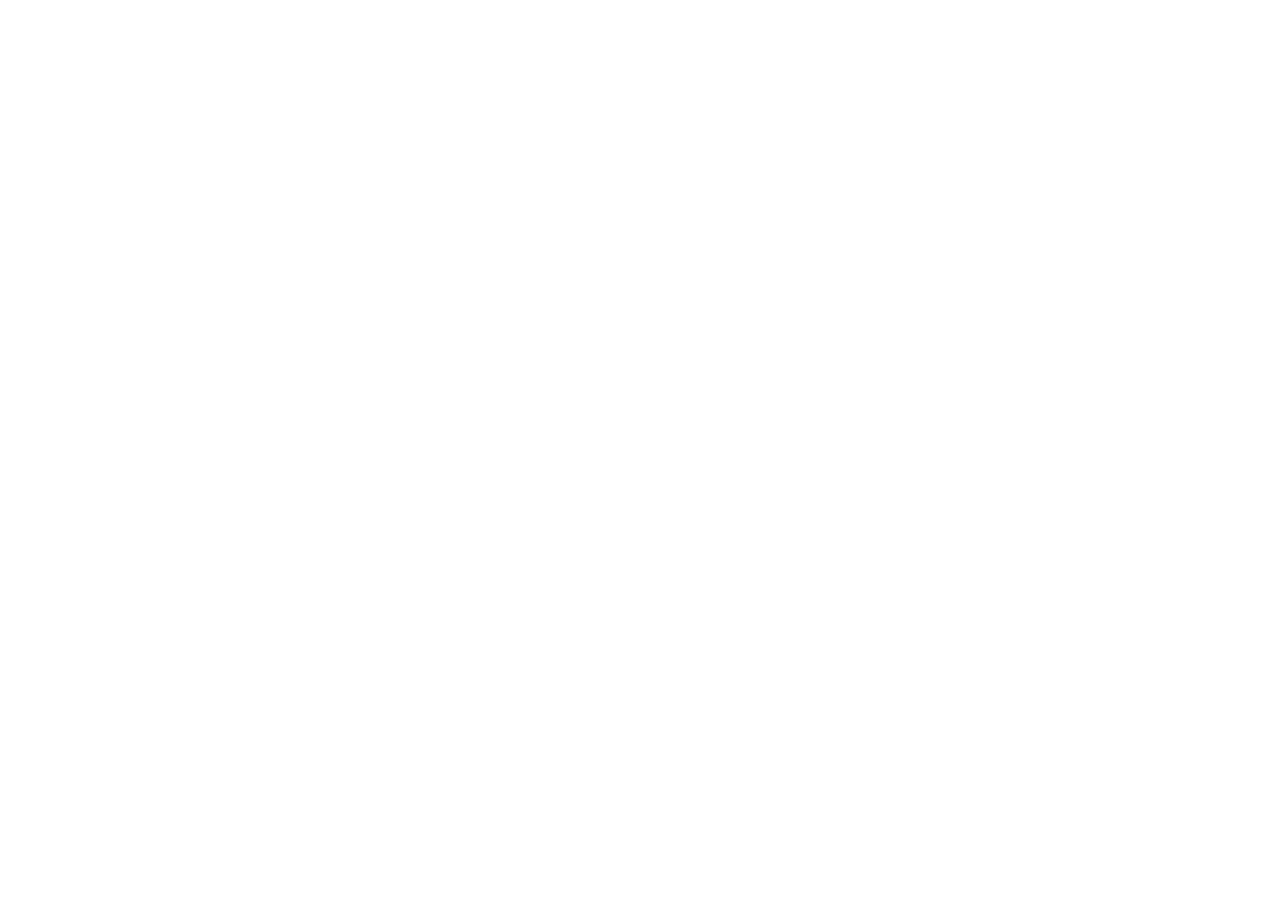
==== index.html @ 84d3da8e "Создан HTML" ====
<!DOCTYPE html>
<html lang="ru">
<head>
    <meta charset="UTF-8">
    <meta name="viewport" content="width=device-width, initial-scale=1.0">
    <title>Document</title>
</head>
<body>
    
</body>
</html>
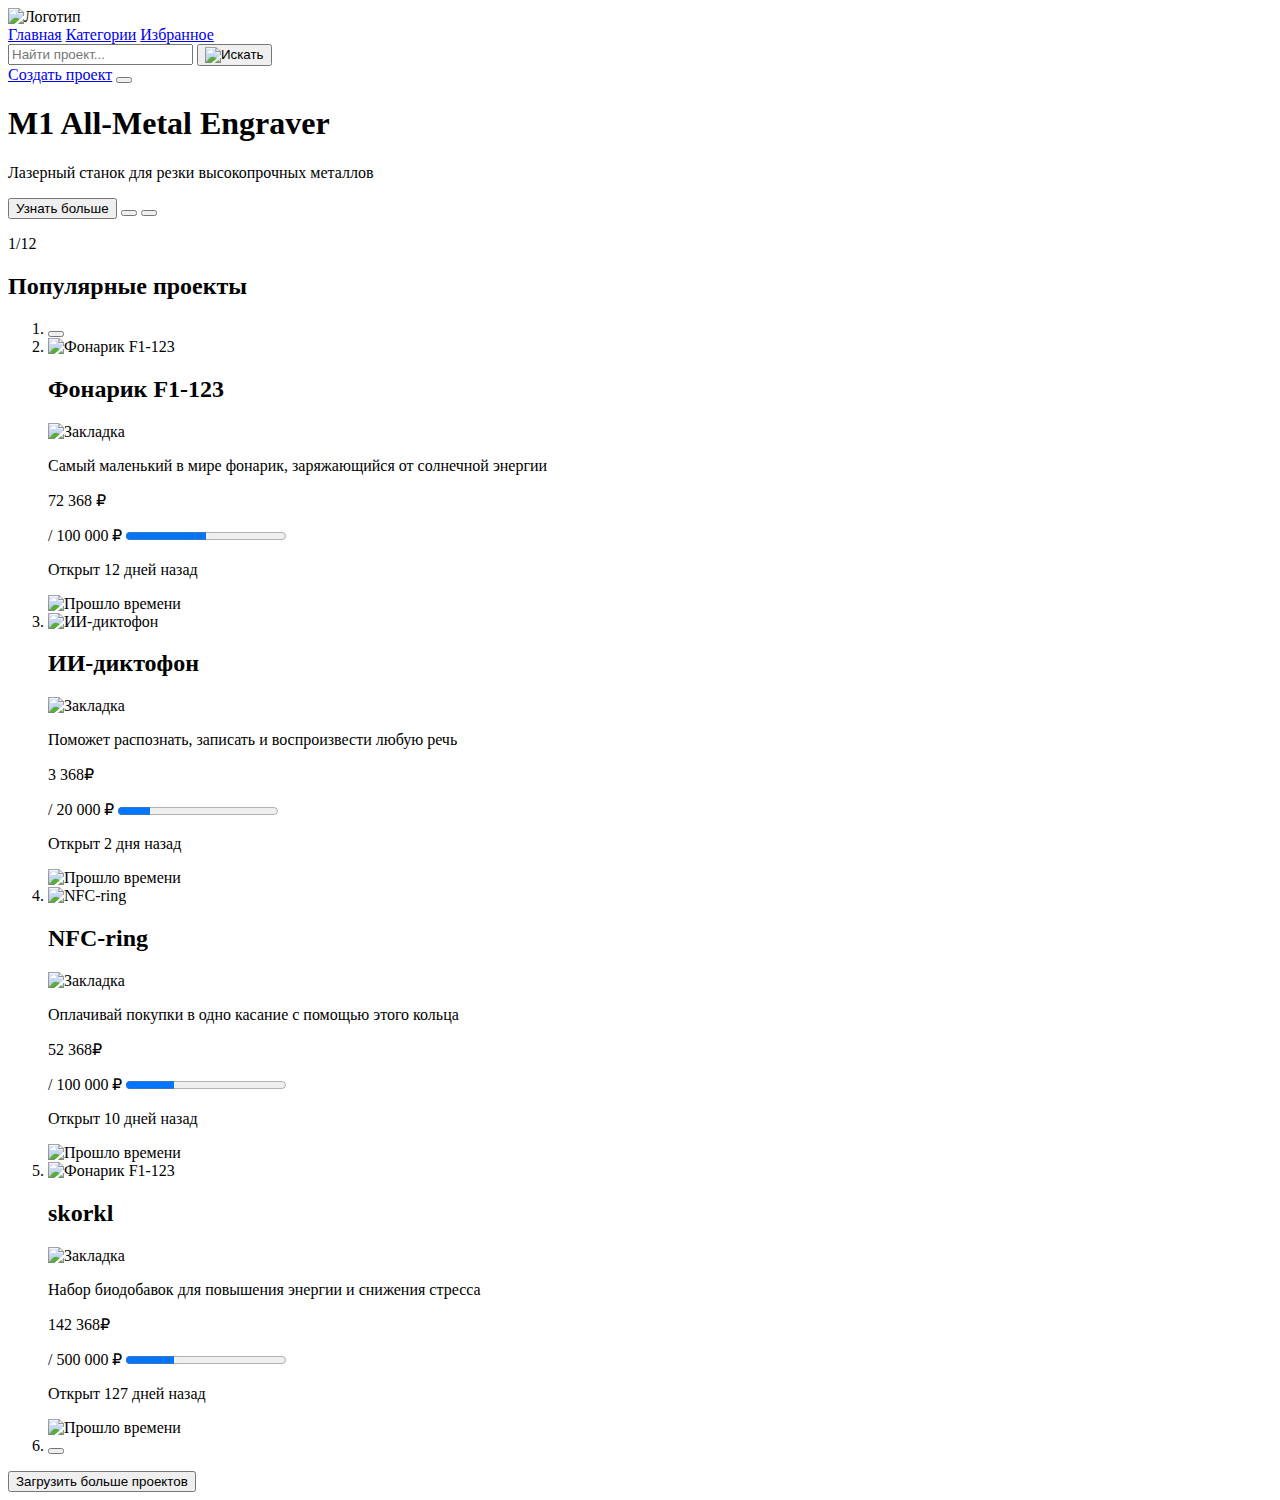
==== commit 5ae88514: "add index and fix" ====
--- a/index.html
+++ b/index.html
@@ -1,11 +1,101 @@
 <!DOCTYPE html>
 <html lang="ru">
+
 <head>
-    <meta charset="UTF-8">
-    <meta name="viewport" content="width=device-width, initial-scale=1.0">
-    <title>Document</title>
+  <meta charset="UTF-8">
+  <meta name="viewport" content="width=device-width, initial-scale=1.0">
+  <link rel="stylesheet" href="/reset.css">
+  <link rel="stylesheet" href="/style.css">
+  <title>Биржа проектов</title>
 </head>
+
 <body>
-    
+  <header class="header">
+    <img src="#" alt="Логотип" class="header__logo">
+    <nav class="header__navigation nav">
+        <a href="#" class="nav__link">Главная</a>
+        <a href="#" class="nav__link">Категории</a>
+        <a href="#" class="nav__link">Избранное</a>
+        <form method="GET" class="nav__form form">
+            <label class="form__label-search">
+                <input type="search" placeholder="Найти проект..." class="form__input-search" />
+            </label>
+            <button type="submit" class="form__button"><img class="form__img" alt="Искать" src="#"></button>
+        </form>
+        <a class="nav__button" href="#">Создать проект</a>
+        <a href="#" class="nav__mail"></a>
+        <button class="nav__notifications"></button>
+        <a href="/user.html"></a>
+    </nav>
+  </header>
+  <main>
+    <section class="slide__infomation">
+        <div class="slide__wrapper">
+          <h1 class="slide__title">M1 All-Metal Engraver</h1>
+          <p class="slide__description">Лазерный станок для резки высокопрочных металлов</p>
+          <button class="slide__button">Узнать больше</button>
+          <button class="slide__left"></button>
+          <button class="slide__right"></button>
+          <p class="slide__number">1/12</p>
+        </div>
+    </section>
+    <section class="projects">
+        <div class="projects__wrapper">
+          <h2 class="projects__title">Популярные проекты</h2>
+          <ol class="projects__list">
+            <li class="projects__item item">
+              <button class="item__slide-left"></button>
+            </li>
+            <li class="projects__item item">
+                <img src="/img/Rectangle 14.jpg" alt="Фонарик F1-123" class="item__image">
+                <h2 class="item__title">Фонарик F1-123</h2>
+                <img class="item__bookmark" src="/img/fi-rr-bookmark (1).svg" alt="Закладка">
+                <p class="item__description">Самый маленький в мире фонарик, заряжающийся от солнечной энергии</p>
+                <p class="item__collected">72 368 ₽</p><span class="item__collect">/ 100 000 ₽</span>
+                <progress class="item__progress-bar" value="50" max="100"></progress>
+                <p class="item__date">Открыт 12 дней назад</p>
+                <img class="item__icon-time" src="/img/fi-rr-time-past.svg" alt="Прошло времени">
+            </li>
+            <li class="projects__item item">
+              <img src="#" alt="ИИ-диктофон" class="item__image">
+              <h2 class="item__title">ИИ-диктофон</h2>
+              <img class="item__bookmark" src="/img/fi-rr-bookmark (1).svg" alt="Закладка">
+              <p class="item__description">Поможет распознать, записать и воспроизвести любую речь</p>
+              <p class="item__collected">3 368₽</p><span class="item__collect">/ 20 000 ₽</span>
+              <progress class="item__progress-bar" value="20" max="100"></progress>
+              <p class="item__date">Открыт 2 дня назад</p>
+              <img class="item__icon-time" src="/img/fi-rr-time-past.svg" alt="Прошло времени">
+            </li>
+            <li class="projects__item item">
+              <img src="#" alt="NFC-ring" class="item__image">
+              <h2 class="item__title">NFC-ring</h2>
+              <img class="item__bookmark" src="/img/fi-rr-bookmark (1).svg" alt="Закладка">
+              <p class="item__description">Оплачивай покупки в одно касание с помощью этого кольца</p>
+              <p class="item__collected">52 368₽</p><span class="item__collect">/ 100 000 ₽</span>
+              <progress class="item__progress-bar" value="30" max="100"></progress>
+              <p class="item__date">Открыт 10 дней назад</p>
+              <img class="item__icon-time" src="/img/fi-rr-time-past.svg" alt="Прошло времени">
+            </li>
+            <li class="projects__item item">
+              <img src="#" alt="Фонарик F1-123" class="item__image">
+              <h2 class="item__title">skorkl</h2>
+              <img class="item__bookmark" src="/img/fi-rr-bookmark (1).svg" alt="Закладка">
+              <p class="item__description">Набор биодобавок для повышения энергии и снижения стресса</p>
+              <p class="item__collected">142 368₽</p><span class="item__collect">/ 500 000 ₽</span>
+              <progress class="item__progress-bar" value="30" max="100"></progress>
+              <p class="item__date">Открыт 127 дней назад</p>
+              <img class="item__icon-time" src="/img/fi-rr-time-past.svg" alt="Прошло времени">
+            </li>
+            <li class="projects__item item">
+              <button class="item__slide-right"></button>
+            </li>
+          </ol>
+          <button class="projects__buttom">Загрузить больше проектов</button>
+        </div>
+    </section>
+  </main>
+  <footer>
+  </footer>
+
 </body>
 </html>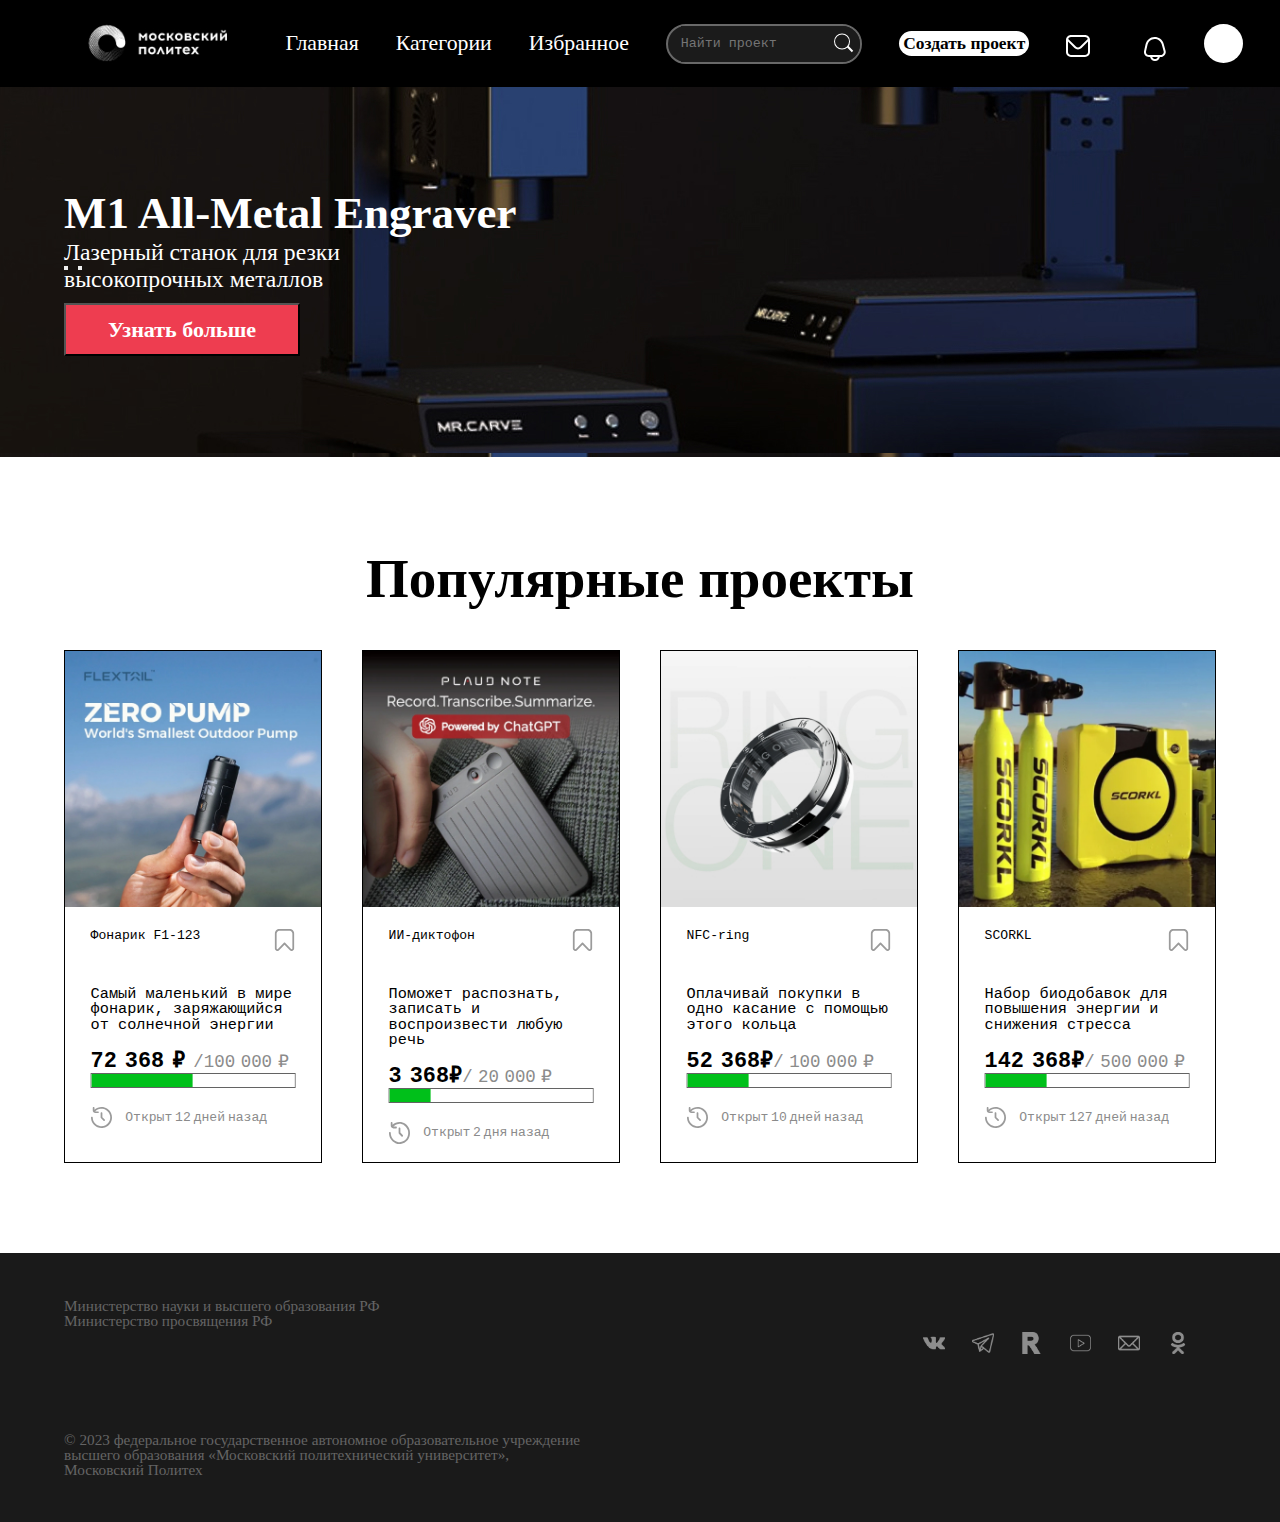
==== commit 955f6100: "add css(admin, index, user)" ====
--- a/index.html
+++ b/index.html
@@ -4,98 +4,146 @@
 <head>
   <meta charset="UTF-8">
   <meta name="viewport" content="width=device-width, initial-scale=1.0">
-  <link rel="stylesheet" href="/reset.css">
-  <link rel="stylesheet" href="/style.css">
+  <link rel="stylesheet" href="/css/reset.css">
+  <link rel="stylesheet" href="/css/style.css">
   <title>Биржа проектов</title>
 </head>
 
 <body>
   <header class="header">
-    <img src="#" alt="Логотип" class="header__logo">
+    <div class="header__logo__wrapper">
+      <div class="header__logo logo_picture"></div>
+      <div class="header__logo"></div>
+    </div>
     <nav class="header__navigation nav">
         <a href="#" class="nav__link">Главная</a>
         <a href="#" class="nav__link">Категории</a>
         <a href="#" class="nav__link">Избранное</a>
-        <form method="GET" class="nav__form form">
-            <label class="form__label-search">
-                <input type="search" placeholder="Найти проект..." class="form__input-search" />
-            </label>
-            <button type="submit" class="form__button"><img class="form__img" alt="Искать" src="#"></button>
-        </form>
-        <a class="nav__button" href="#">Создать проект</a>
-        <a href="#" class="nav__mail"></a>
-        <button class="nav__notifications"></button>
-        <a href="/user.html"></a>
+            <form action="" method="get">
+            <input type="text" name="q" class="input is-white" placeholder="Найти проект">
+            <button class="field-search__btn is-white" type="submit">
+              <svg xmlns="http://www.w3.org/2000/svg" viewBox="0 -2 32 32" width="32" height="32" stroke="currentColor">
+                <g fill="none">
+                  <g transform="rotate(-45 18.036 2.636)">
+                    <path d="M7.423 15.5h1v5.923h-1z"></path>
+                    <circle cx="7.5" cy="7.5" r="7.5"></circle>
+                  </g>
+                </g>
+              </svg>
+            </button>
+            </form>
+        <a id="new_project" class="nav__button" href="#">Создать проект</a>
+        <a href="#" class="nav__mail"><div id="messege"></div></a>
+        <div class="nav__notifications"></div>
+        <a id="user" href="/user.html"></a>
     </nav>
   </header>
   <main>
-    <section class="slide__infomation">
-        <div class="slide__wrapper">
-          <h1 class="slide__title">M1 All-Metal Engraver</h1>
-          <p class="slide__description">Лазерный станок для резки высокопрочных металлов</p>
-          <button class="slide__button">Узнать больше</button>
-          <button class="slide__left"></button>
-          <button class="slide__right"></button>
-          <p class="slide__number">1/12</p>
+    <section class="main__infomation">
+        <div class="main__wrapper">
+            <div class="main__part">
+                <h1 class="main__title">M1 All-Metal Engraver</h1>
+                <p class="main__txt">Лазерный станок для резки высокопрочных металлов</p>
+                <button class="main__button">Узнать больше</button>
+            </div>
+        </div>
+
+        <div class="list">
+            <button></button>
+            <button></button>
+            <p class="list__txt"></p>
         </div>
     </section>
+
     <section class="projects">
-        <div class="projects__wrapper">
-          <h2 class="projects__title">Популярные проекты</h2>
-          <ol class="projects__list">
-            <li class="projects__item item">
-              <button class="item__slide-left"></button>
-            </li>
-            <li class="projects__item item">
-                <img src="/img/Rectangle 14.jpg" alt="Фонарик F1-123" class="item__image">
-                <h2 class="item__title">Фонарик F1-123</h2>
-                <img class="item__bookmark" src="/img/fi-rr-bookmark (1).svg" alt="Закладка">
-                <p class="item__description">Самый маленький в мире фонарик, заряжающийся от солнечной энергии</p>
-                <p class="item__collected">72 368 ₽</p><span class="item__collect">/ 100 000 ₽</span>
-                <progress class="item__progress-bar" value="50" max="100"></progress>
-                <p class="item__date">Открыт 12 дней назад</p>
-                <img class="item__icon-time" src="/img/fi-rr-time-past.svg" alt="Прошло времени">
-            </li>
-            <li class="projects__item item">
-              <img src="#" alt="ИИ-диктофон" class="item__image">
-              <h2 class="item__title">ИИ-диктофон</h2>
-              <img class="item__bookmark" src="/img/fi-rr-bookmark (1).svg" alt="Закладка">
-              <p class="item__description">Поможет распознать, записать и воспроизвести любую речь</p>
-              <p class="item__collected">3 368₽</p><span class="item__collect">/ 20 000 ₽</span>
-              <progress class="item__progress-bar" value="20" max="100"></progress>
-              <p class="item__date">Открыт 2 дня назад</p>
-              <img class="item__icon-time" src="/img/fi-rr-time-past.svg" alt="Прошло времени">
-            </li>
-            <li class="projects__item item">
-              <img src="#" alt="NFC-ring" class="item__image">
-              <h2 class="item__title">NFC-ring</h2>
-              <img class="item__bookmark" src="/img/fi-rr-bookmark (1).svg" alt="Закладка">
-              <p class="item__description">Оплачивай покупки в одно касание с помощью этого кольца</p>
-              <p class="item__collected">52 368₽</p><span class="item__collect">/ 100 000 ₽</span>
-              <progress class="item__progress-bar" value="30" max="100"></progress>
-              <p class="item__date">Открыт 10 дней назад</p>
-              <img class="item__icon-time" src="/img/fi-rr-time-past.svg" alt="Прошло времени">
-            </li>
-            <li class="projects__item item">
-              <img src="#" alt="Фонарик F1-123" class="item__image">
-              <h2 class="item__title">skorkl</h2>
-              <img class="item__bookmark" src="/img/fi-rr-bookmark (1).svg" alt="Закладка">
-              <p class="item__description">Набор биодобавок для повышения энергии и снижения стресса</p>
-              <p class="item__collected">142 368₽</p><span class="item__collect">/ 500 000 ₽</span>
-              <progress class="item__progress-bar" value="30" max="100"></progress>
-              <p class="item__date">Открыт 127 дней назад</p>
-              <img class="item__icon-time" src="/img/fi-rr-time-past.svg" alt="Прошло времени">
-            </li>
-            <li class="projects__item item">
-              <button class="item__slide-right"></button>
-            </li>
-          </ol>
-          <button class="projects__buttom">Загрузить больше проектов</button>
+      <div class="projects__wrapper">
+        <div class="projects__title-wrapper">
+            <h1 class="projects__title">Популярные проекты</h1>
+            
         </div>
+      </div>
+      <div class="items_wrapper">
+        <div class="project__item">
+          <img src="/img/Rectangle 14.jpg" alt="Фонарик F1-123" class="item__image">
+          <div class="item">
+            <h2 class="item__title">Фонарик F1-123</h2>
+            <img class="item__bookmark" src="/img/fi-rr-bookmark (1).svg" alt="Закладка">
+          </div>
+          <p class="item__description">Самый маленький в мире фонарик, заряжающийся от солнечной энергии</p>
+          <p class="item__collected">72 368 ₽ <span class="item__collect">/100 000 ₽</span></p>
+          <progress class="item__progress-bar" value="50" max="100"></progress>
+          <div class="item__time">
+            <img class="item__icon-time" src="/img/fi-rr-time-past.svg" alt="Прошло времени">
+            <p class="item__date">Открыт 12 дней назад</p>
+          </div>
+        </div>
+        <div class="project__item">
+          <img src="/img/Rectangle 15.jpg" alt="ИИ-диктофон" class="item__image">
+          <div class="item">
+            <h2 class="item__title">ИИ-диктофон</h2>
+            <img class="item__bookmark" src="/img/fi-rr-bookmark (1).svg" alt="Закладка">
+          </div>
+          <p class="item__description">Поможет распознать, записать и воспроизвести любую речь</p>
+          <p class="item__collected">3 368₽<span class="item__collect">/ 20 000 ₽</span></p>
+          <progress class="item__progress-bar" value="20" max="100"></progress>
+          <div class="item__time">
+            <img class="item__icon-time" src="/img/fi-rr-time-past.svg" alt="Прошло времени">
+            <p class="item__date">Открыт 2 дня назад</p>
+          </div>
+        </div>
+        <div class="project__item">
+          <img src="/img/Rectangle 16.jpg" alt="NFC-ring" class="item__image">
+          <div class="item">
+            <h2 class="item__title">NFC-ring</h2>
+            <img class="item__bookmark" src="/img/fi-rr-bookmark (1).svg" alt="Закладка">
+          </div>
+          <p class="item__description">Оплачивай покупки в одно касание с помощью этого кольца</p>
+          <p class="item__collected">52 368₽<span class="item__collect">/ 100 000 ₽</span></p>
+          <progress class="item__progress-bar" value="30" max="100"></progress>
+          <div class="item__time">
+            <img class="item__icon-time" src="/img/fi-rr-time-past.svg" alt="Прошло времени">
+            <p class="item__date">Открыт 10 дней назад</p>
+          </div>
+        </div>
+        <div class="project__item">
+          <img src="/img/Rectangle 17.jpg" alt="Фонарик F1-123" class="item__image">
+          <div class="item">
+            <h2 class="item__title">SCORKL</h2>
+            <img class="item__bookmark" src="/img/fi-rr-bookmark (1).svg" alt="Закладка">
+          </div>
+          <p class="item__description">Набор биодобавок для повышения энергии и снижения стресса</p>
+          <p class="item__collected">142 368₽<span class="item__collect">/ 500 000 ₽</span></p>
+          <progress class="item__progress-bar" value="30" max="100"></progress>
+          <div class="item__time">
+            <img class="item__icon-time" src="/img/fi-rr-time-past.svg" alt="Прошло времени">
+            <p class="item__date">Открыт 127 дней назад</p>
+          </div>
+        </div>
+      </div>
     </section>
   </main>
-  <footer>
-  </footer>
+  <footer class="footer">
+    <div class="footer__wrapper">
+      <div class="first_half half">
+        <div class="ministri">
+          <p>Министерство науки и высшего образования РФ</p>
+          <p>Министерство просвящения РФ</p>
+        </div>
+        <div class="contacts">
+          <a style="background-image: url('files/vk.png');" class="contact" href="#" target="_blank"></a>
+          <a style="background-image: url('files/tg.png');" class="contact" href="#" target="_blank"></a>
+          <a style="background-image: url('files/r.png');" class="contact" href="#" target="_blank"></a>
+          <a style="background-image: url('files/youtube.png');" class="contact" href="#" target="_blank"></a>
+          <a style="background-image: url('files/email.png');" class="contact" href="#" target="_blank"></a>
+          <a style="background-image: url('files/odn.png');" class="contact" href="#" target="_blank"></a>
+        </div>
+      </div>
+      <div class="second_half half">
+        <p>&#169; 2023 федеральное государственное автономное образовательное учреждение <br> высшего образования &#171;Московский политехнический университет&#187;, <br>Московский Политех</p>
+      </div>
+    </div>
+</footer>
 
 </body>
+
 </html>--- a/css/style.css
+++ b/css/style.css
@@ -0,0 +1,348 @@
+* {
+	padding: 0;
+	margin: 0;
+	font-family: monospace,monospace;
+}
+header {
+	display: flex;
+	align-items: center;
+	background-color: black;
+	height: calc((1vh + 1vw) * 4);
+}
+section {
+	margin-bottom: 10vh;
+	padding: 0 5vw 0 5vw;
+}
+.header__logo__wrapper {
+	display: flex;
+	align-items: center;
+	justify-content: space-evenly;
+}
+.header__logo{
+	width: calc((1vw + 1vh) * 7);
+	height: calc((1vw + 1vh) * 1.9);
+	margin: calc((1vw + 1vh) * 0.7);
+	background-color:black;
+	background-image: url(/img/polytech_logo_main_black\ 1.jpg);
+	background-position:center;
+	background-size: cover;
+}
+.logo_picture {
+	width: calc((1vw + 1vh) * 2);
+	height: calc((1vw + 1vh) * 2);
+	margin: 0 0 0 calc(1vh + 1vw);
+	background-color:black;
+	background-image: url("files/mospolytech-logo-white.png");
+	background-position:center;
+	background-size: cover;
+}
+.header__navigation {
+	display: flex;
+	height: 100%;
+	width: 100%;
+	justify-content:space-evenly ;
+	align-items: center;
+	background-color:black;
+	
+}
+.header__navigation a{
+	color: white;
+	font-size: calc((1vw + 1vh));
+	outline: none;
+	text-decoration: none;
+	transition: .75s;
+}
+.header__navigation a:hover{
+	transition: 0.75s;
+	color: red;
+	
+}
+form{
+	display: flex;
+	justify-content: space-between;
+	border: 2px rgb(104, 104, 104) solid;
+	border-radius: 25px;
+	background-color: rgb(27, 27, 27);
+	width: 15vw;
+	display: flex;
+	justify-content: space-between;
+}
+input {
+	background-color: rgb(27, 27, 27);
+	border: none;
+	width: 80%;
+	color: white;
+	white-space: nowrap;
+	margin-left: 1vw;
+	outline: none;
+	
+}
+.field-search__btn{
+	background-color: rgb(27, 27, 27);
+	border: none;
+	border-bottom-right-radius: 25px;
+	border-top-right-radius: 25px;
+	color: white;
+	cursor: pointer;
+}
+.field-search__btn:hover{
+	transition: 0.75s;
+	opacity: 0.7;
+}
+#new_project {
+	display: block;
+	height: auto;
+	width: auto;
+	color: black;
+	background-color: rgb(255, 255, 255);
+	border-radius: 25px;
+	padding: calc((1vw + 1vh) * .19);
+	font-size: calc((1vh + 1vw) * .8);
+	font-weight: 900;
+	text-align: center;
+	transition: 0.75s;
+}
+#new_project:hover{
+	transition: 0.75s;
+	background-color: red;
+	transform: scale(0.95, 0.95);
+}
+.nav__mail{
+	display: block;
+	height: calc((1vh + 1vw) * 1.8);
+	width: calc((1vh + 1vw) * 1.8);
+	background-color: black;
+	transition: 0.75s;
+}
+.nav__mail:hover{
+	transition: 0.75s;
+	transform: scale(0.9, 0.9);
+	opacity: 0.8;
+}
+#messege{
+	background-image: url(/img/fi-rr-envelope.svg);
+	background-position: center;
+	background-size: cover;
+	height: 24px;
+	width: 24px;
+	transition: 0.75s;
+    margin-top: 10px;
+}
+.nav__notifications{
+	height: calc((1vh + 1vw) * 2.4);
+	width: calc((1vh + 1vw) * 2.4);
+	background-color: black;
+	background-image: url("/img/fi-rr-bell.svg");
+	background-position: center;
+	background-size: cover;
+	transition: 0.75s;
+	cursor: pointer;
+    width: 24px;
+    height: 24px;
+    margin-top: 10px;
+}
+.nav__notifications:hover{
+	transition: 0.75s;
+	transform: scale(0.9, 0.9);
+	opacity: 0.8;
+}
+#user {
+	display: block;
+	height: calc((1vh + 1vw) * 1.8);
+	width: calc((1vh + 1vw) * 1.8);
+	border-radius: 50%;
+	background-color: white;
+	background-image: url("files/user.png");
+	background-position: center;
+	background-size: cover;
+	transition: 0.75s;
+}
+#user:hover{
+	transition: 0.75s;
+	transform: scale(0.9, 0.9);
+	opacity: 0.8;
+}
+
+.main__infomation{
+
+    background: url(/img/Rectangle\ 6.jpg);
+    height: 370px;
+    width: 100%;
+}
+
+.main__title{
+    color: #FFF;
+    font-family: Gilroy;
+    font-size: 45px;
+    font-style: normal;
+    font-weight: 700;
+    line-height: normal;
+   
+}
+.main__part{
+    position: relative;
+    top: 100px;
+}
+
+
+
+
+.main__txt{
+    color: #FFF;
+    font-family: Gilroy;
+    font-size: 23.692px;
+    font-style: normal;
+    font-weight: 400;
+    line-height: normal;
+    width: 300px;
+    margin-bottom: 10px;
+
+}
+
+.main__button{
+    width: 236px;
+    height: 53px;
+    background-color:#EE3D50;
+    color: #FFF;
+    font-family: Gilroy;
+    font-size: 22px;
+    font-style: normal;
+    font-weight: 800;
+    line-height: normal;
+
+}
+
+
+.projects__title{
+	color: #000;
+	text-align: center;
+	font-family: Gilroy;
+	font-size: 55px;
+	font-style: normal;
+	font-weight: 800;
+	line-height: normal;
+	margin-bottom: 40px;
+}
+
+
+.items_wrapper{
+	display: flex;
+	justify-content: space-between;
+}
+.project__item{
+	background-color: rgb(255, 255, 255);
+	width: 20vw;
+	border: 1px black solid;
+	transition: 0.75s;
+}
+.project__item:hover{
+	transition: 0.75s;
+	transform: scale(0.97, 0.97);
+	cursor: pointer;
+}
+.project__item:active{
+	transition: 0.1s;
+	transform: scale(1, 1);
+}
+.item__image{
+	width: 100%;
+}
+.item{
+	display: flex;
+	justify-content: space-between;
+	font-size: calc((1vh + 1vw) * .6);
+	margin: 2vh 2vw 2vh 2vw;
+}
+.item__bookmark{
+	height: calc((1vh + 1vw) * 1);
+	width: auto;
+}
+.item__description{
+	text-align: left;
+	font-size: calc((1vh + 1vw) * .7);
+	padding: 2vh 2vw 2vh 2vw;
+}
+.item__collected{
+	text-align: left;
+	font-weight: bold;
+	font-size: calc((1vh + 1vw));
+	word-spacing: -5px;
+	margin-left: 2vw;
+}
+.item__collect{
+	font-weight:lighter;
+	font-size: calc((1vh + 1vw) * .8);
+	color: rgb(139, 139, 139);
+}
+progress{
+	height: 1.7vh;
+	border-radius: 0;
+	border: 1px rgb(99, 99, 99) solid;
+	width: 80%;
+	margin-left: 50%;
+	transform: translateX(-50%);
+}
+progress::-webkit-progress-bar{
+	background-color: rgb(255, 255, 255);
+}
+progress::-webkit-progress-value{
+	background-color: rgb(0, 192, 26);
+}
+.item__time{
+	display: flex;
+	margin: 2vh 2vw;
+	justify-content: space-between;
+	font-size: calc((1vh + 1vw) * .6);
+	align-items: center;
+}
+.item__icon-time{
+	height: calc((1vh + 1vw) * 1);
+}
+.item__date{
+	width: 100%;
+	margin-left: 1vw;
+	word-spacing: -5px;
+	color: rgb(139, 139, 139);
+}
+footer{
+	height: 20vh;
+	background-color: rgb(26, 26, 26);
+	font-size: calc((1vw + 1vh) * .7);
+	color: rgb(100, 100, 100);
+	padding: 5vh 5vw;
+}
+.footer__wrapper{
+	display: flex;
+	flex-direction: column;
+	align-content: space-around;
+	height: 100%;
+}
+.half{
+	height: 50%;
+}
+.first_half{
+	display: flex;
+	justify-content: space-between;
+}
+.contacts{
+	display: flex;
+	width: 25vw;
+	justify-content: space-evenly;
+	align-items: center;
+}
+.second_half{
+	display: flex;
+	align-items: end;
+}
+.contact {
+	background-position: center;
+	background-size: cover;
+	width: calc((1vh + 1vw));
+	height: calc((1vh + 1vw));
+	opacity: 0.5;
+	transition: 0.75s;
+}
+.contact:hover{
+	transition: 0.75s;
+	opacity: 1;
+}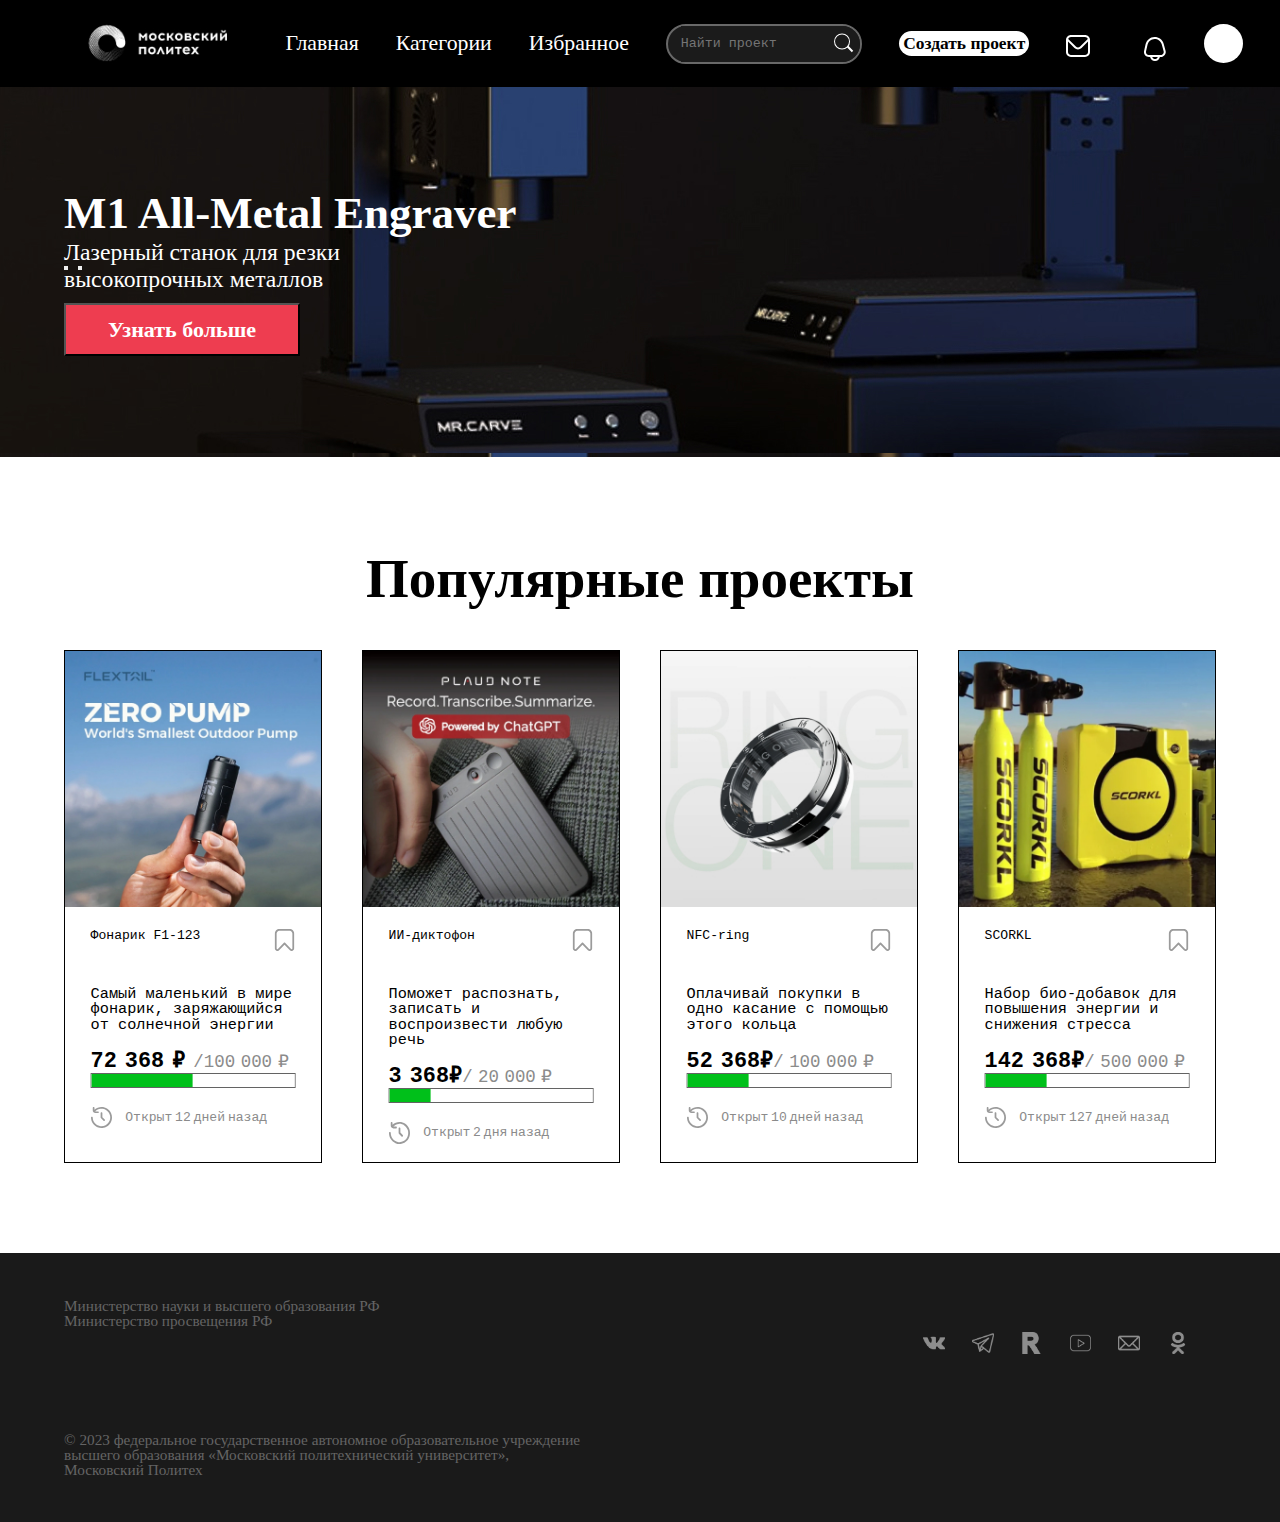
==== commit e6ff2509: "fix color" ====
--- a/index.html
+++ b/index.html
@@ -111,7 +111,7 @@
             <h2 class="item__title">SCORKL</h2>
             <img class="item__bookmark" src="/img/fi-rr-bookmark (1).svg" alt="Закладка">
           </div>
-          <p class="item__description">Набор биодобавок для повышения энергии и снижения стресса</p>
+          <p class="item__description">Набор био-добавок для повышения энергии и снижения стресса</p>
           <p class="item__collected">142 368₽<span class="item__collect">/ 500 000 ₽</span></p>
           <progress class="item__progress-bar" value="30" max="100"></progress>
           <div class="item__time">
@@ -127,7 +127,7 @@
       <div class="first_half half">
         <div class="ministri">
           <p>Министерство науки и высшего образования РФ</p>
-          <p>Министерство просвящения РФ</p>
+          <p>Министерство просвещения РФ</p>
         </div>
         <div class="contacts">
           <a style="background-image: url('files/vk.png');" class="contact" href="#" target="_blank"></a>
